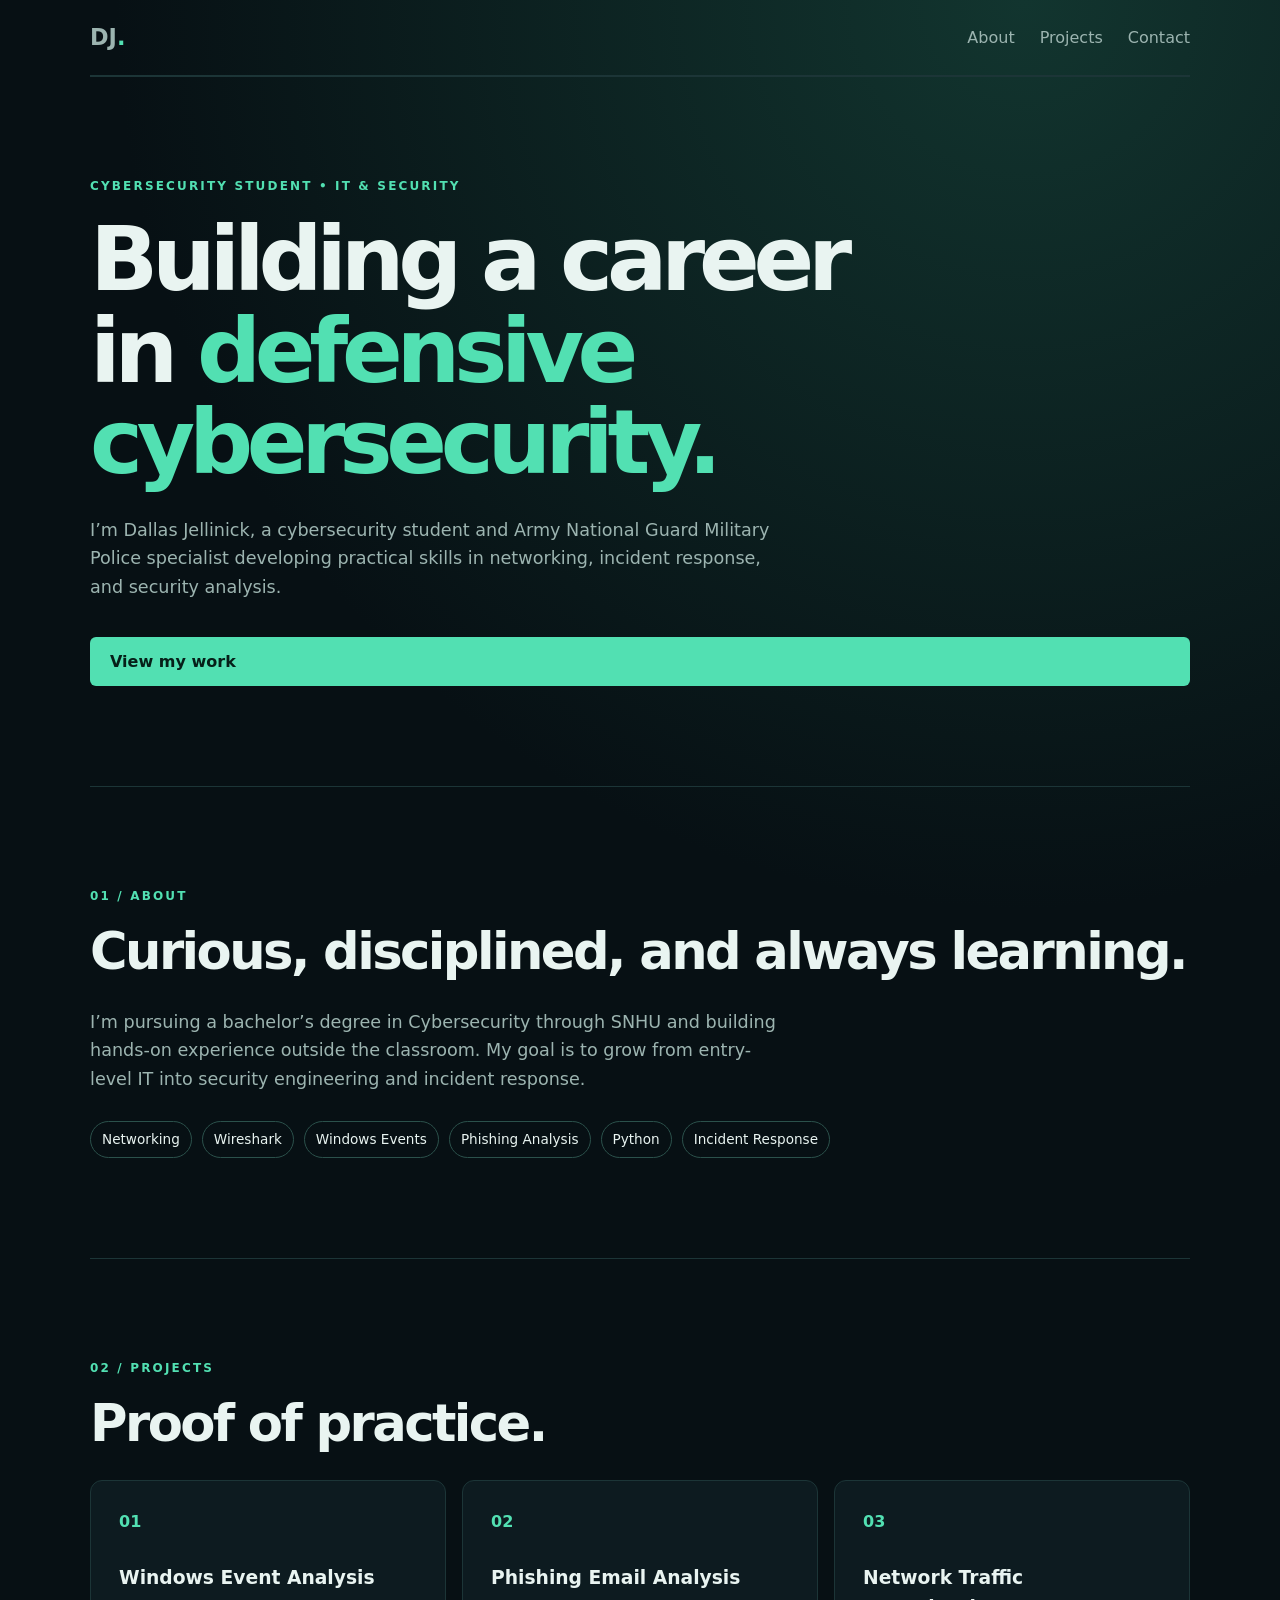
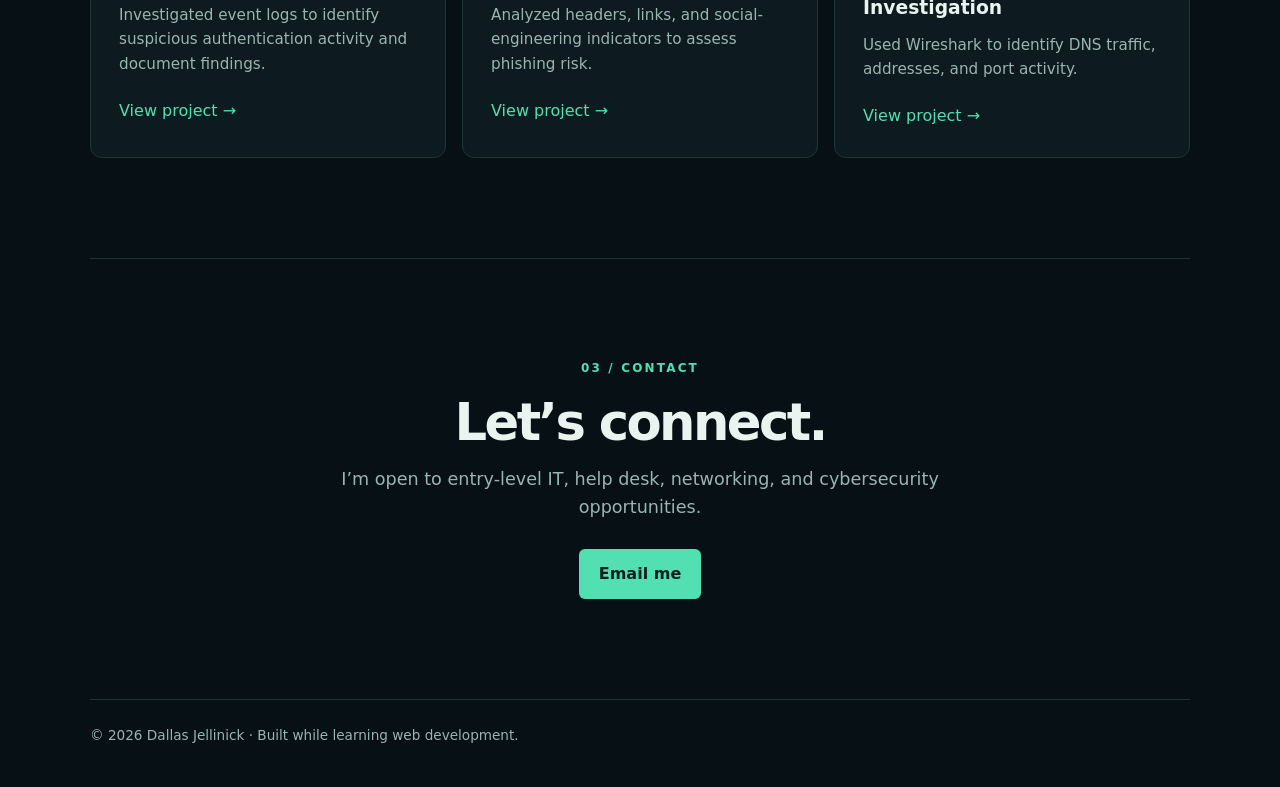
==== index.html @ 3ddf3f50 "Add files via upload" ====
<!doctype html>
<html lang="en">
<head>
  <meta charset="UTF-8">
  <meta name="viewport" content="width=device-width, initial-scale=1.0">
  <title>Dallas Jellinick | Cybersecurity</title>
  <link rel="stylesheet" href="style.css">
</head>
<body>
  <nav><a class="logo" href="#">DJ<span>.</span></a><div><a href="#about">About</a><a href="#projects">Projects</a><a href="#contact">Contact</a></div></nav>
  <main>
    <section class="hero">
      <p class="eyebrow">CYBERSECURITY STUDENT • IT & SECURITY</p>
      <h1>Building a career in <span>defensive cybersecurity.</span></h1>
      <p class="intro">I’m Dallas Jellinick, a cybersecurity student and Army National Guard Military Police specialist developing practical skills in networking, incident response, and security analysis.</p>
      <a class="button" href="#projects">View my work</a>
    </section>
    <section id="about"><p class="eyebrow">01 / ABOUT</p><h2>Curious, disciplined, and always learning.</h2><p>I’m pursuing a bachelor’s degree in Cybersecurity through SNHU and building hands-on experience outside the classroom. My goal is to grow from entry-level IT into security engineering and incident response.</p><div class="tags"><span>Networking</span><span>Wireshark</span><span>Windows Events</span><span>Phishing Analysis</span><span>Python</span><span>Incident Response</span></div></section>
    <section id="projects"><p class="eyebrow">02 / PROJECTS</p><h2>Proof of practice.</h2><div class="grid"><article><b>01</b><h3>Windows Event Analysis</h3><p>Investigated event logs to identify suspicious authentication activity and document findings.</p><a href="#">View project →</a></article><article><b>02</b><h3>Phishing Email Analysis</h3><p>Analyzed headers, links, and social-engineering indicators to assess phishing risk.</p><a href="#">View project →</a></article><article><b>03</b><h3>Network Traffic Investigation</h3><p>Used Wireshark to identify DNS traffic, addresses, and port activity.</p><a href="#">View project →</a></article></div></section>
    <section id="contact" class="contact"><p class="eyebrow">03 / CONTACT</p><h2>Let’s connect.</h2><p>I’m open to entry-level IT, help desk, networking, and cybersecurity opportunities.</p><a class="button" href="mailto:your-email@example.com">Email me</a></section>
  </main>
  <footer>© 2026 Dallas Jellinick · Built while learning web development.</footer>
  <script src="script.js"></script>
</body>
</html>
---- style.css ----
:root{--bg:#071014;--panel:#0d1b20;--text:#e9f4f1;--muted:#9cb4b0;--accent:#52e0b2;--line:#1c3537}*{box-sizing:border-box;margin:0;padding:0}html{scroll-behavior:smooth}body{background:radial-gradient(circle at 80% 0%,#12352f,transparent 35%),var(--bg);color:var(--text);font-family:Inter,system-ui,sans-serif;line-height:1.6}nav,main,footer{width:min(1100px,90%);margin:auto}nav{height:76px;display:flex;justify-content:space-between;align-items:center;border-bottom:1px solid var(--line)}nav a{color:var(--muted);text-decoration:none;margin-left:25px}.logo{font-size:1.4rem;font-weight:800;margin:0}.logo span,h1 span,.eyebrow,b,article a{color:var(--accent)}.hero{min-height:650px;display:flex;justify-content:center;flex-direction:column}.eyebrow{font-size:.75rem;font-weight:800;letter-spacing:.18em;margin-bottom:18px}h1{font-size:clamp(3rem,7vw,6.3rem);line-height:1.02;letter-spacing:-.07em;max-width:850px}.intro{color:var(--muted);font-size:1.15rem;max-width:640px;margin:28px 0}.button{display:inline-block;background:var(--accent);color:#062019;padding:12px 20px;border-radius:6px;text-decoration:none;font-weight:700;margin-top:8px}section{padding:100px 0;border-top:1px solid var(--line)}h2{font-size:clamp(2rem,4vw,3.7rem);line-height:1.05;letter-spacing:-.05em;margin-bottom:30px}section>p:not(.eyebrow){color:var(--muted);font-size:1.1rem;max-width:700px}.tags{display:flex;flex-wrap:wrap;gap:10px;margin-top:28px}.tags span{border:1px solid #2b514b;border-radius:20px;padding:7px 11px;font-size:.85rem}.grid{display:grid;grid-template-columns:repeat(3,1fr);gap:16px}.grid article{background:var(--panel);border:1px solid var(--line);border-radius:12px;padding:28px;min-height:250px}.grid h3{margin:28px 0 10px}.grid p{color:var(--muted);font-size:.95rem}.grid article a{display:block;margin-top:22px;text-decoration:none}.contact{text-align:center}.contact>p:not(.eyebrow){margin:0 auto 20px}.contact h2{margin-bottom:15px}footer{color:var(--muted);border-top:1px solid var(--line);padding:25px 0 40px;font-size:.85rem}@media(max-width:700px){.grid{grid-template-columns:1fr}.hero{min-height:570px}nav a{margin-left:10px}}
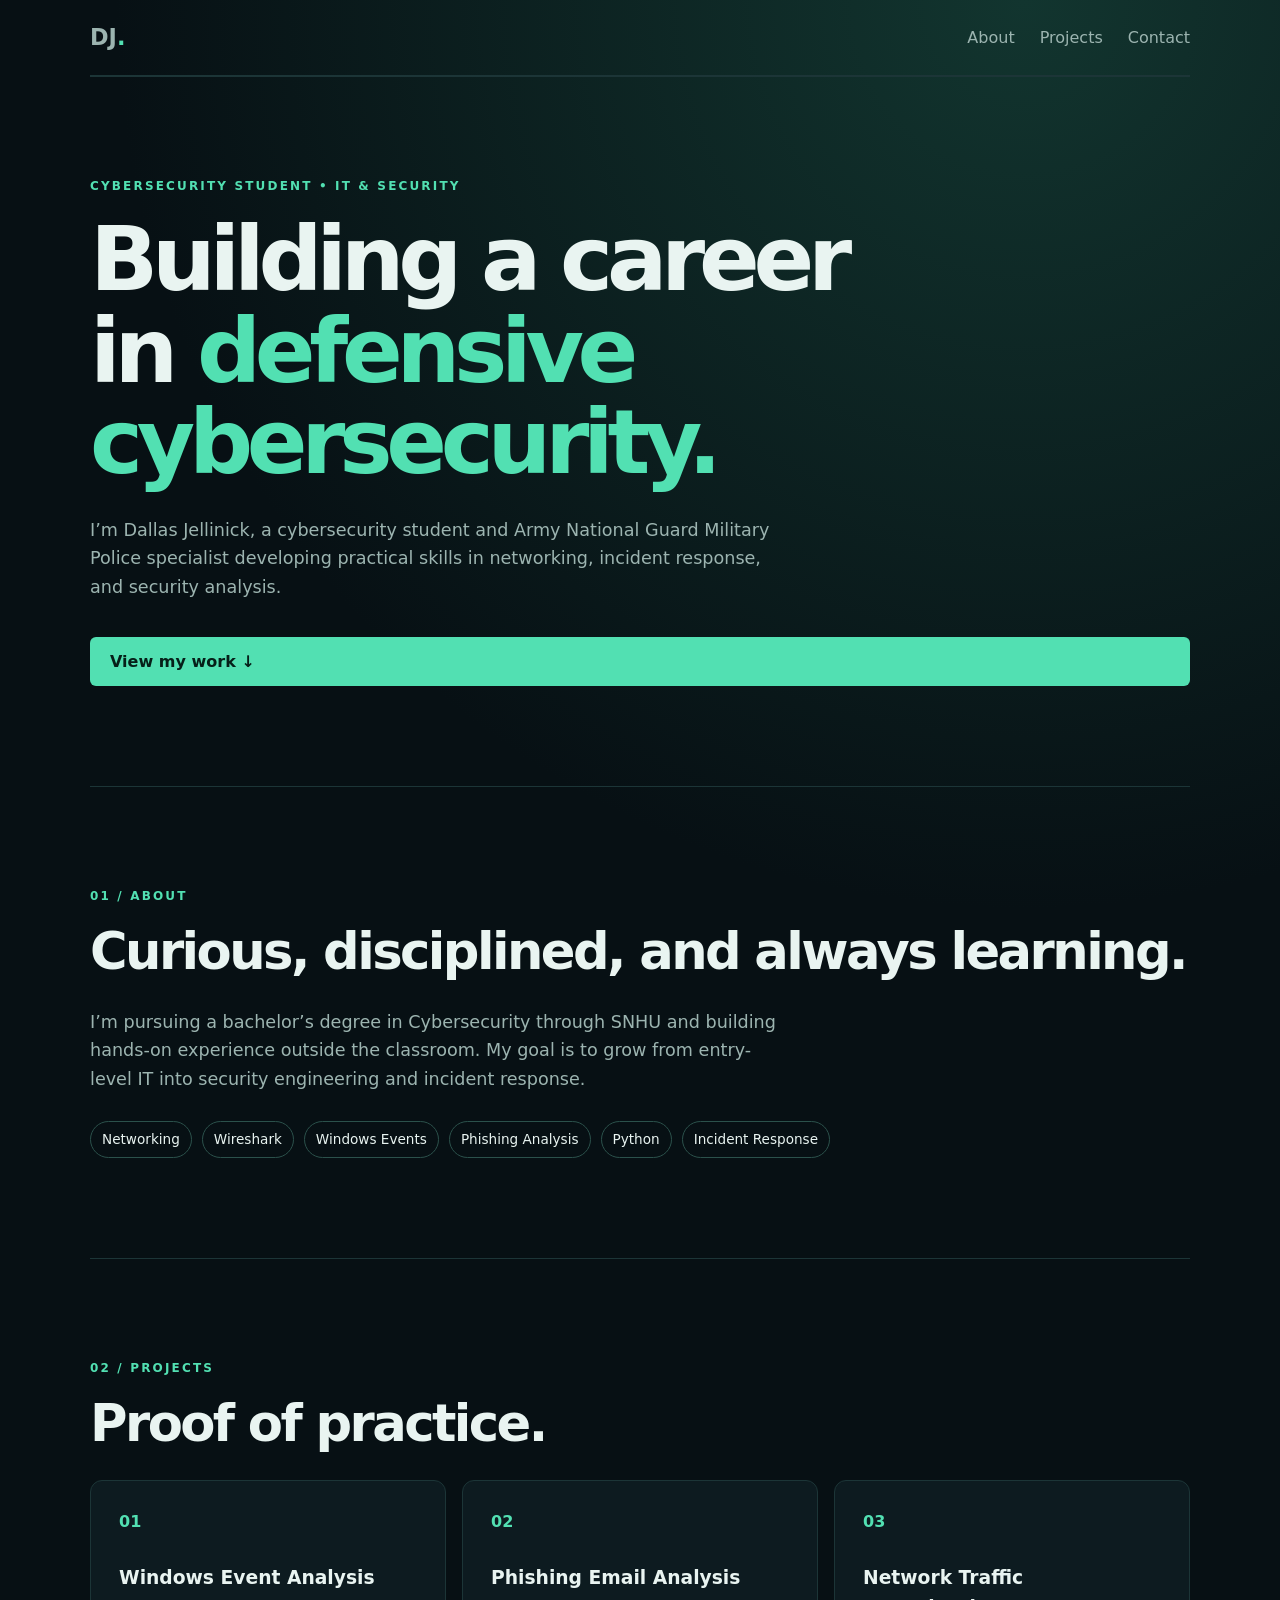
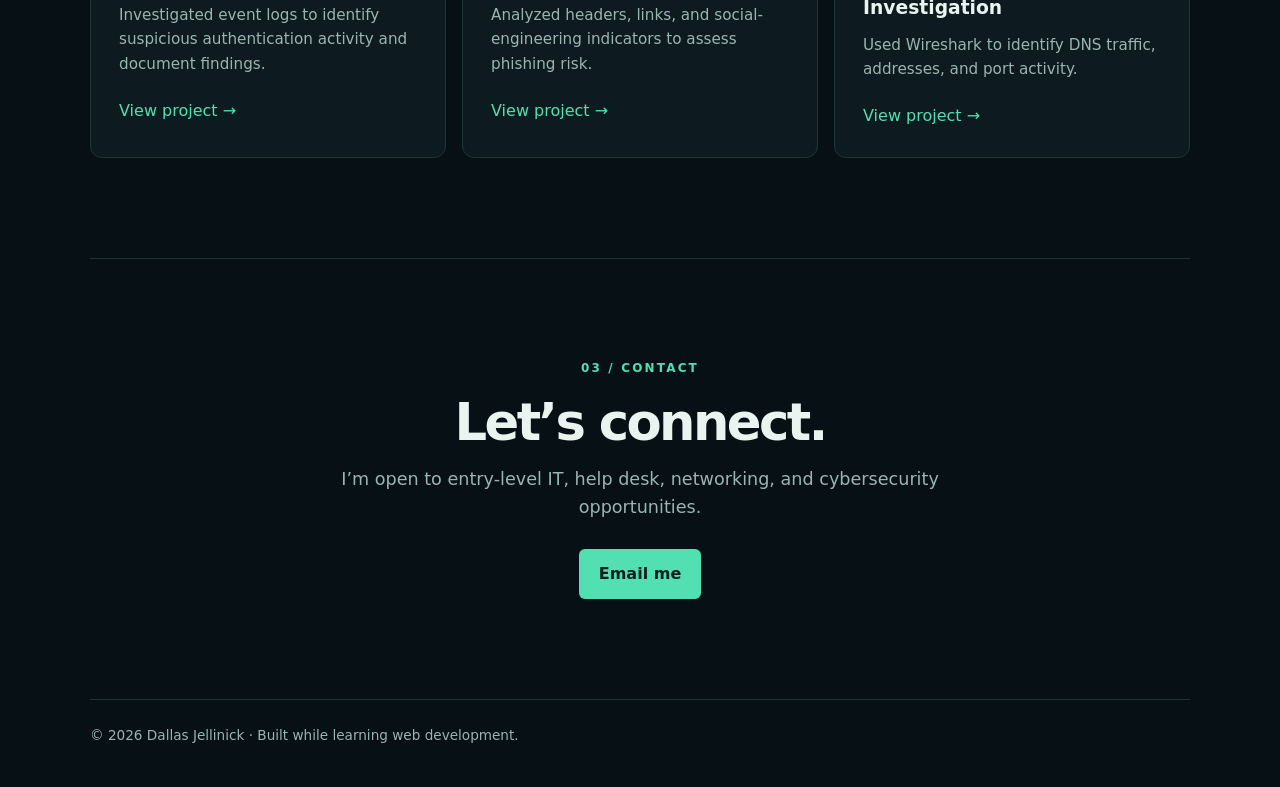
==== commit f204b7f0: "Update index.html" ====
--- a/index.html
+++ b/index.html
@@ -13,7 +13,7 @@
       <p class="eyebrow">CYBERSECURITY STUDENT • IT & SECURITY</p>
       <h1>Building a career in <span>defensive cybersecurity.</span></h1>
       <p class="intro">I’m Dallas Jellinick, a cybersecurity student and Army National Guard Military Police specialist developing practical skills in networking, incident response, and security analysis.</p>
-      <a class="button" href="#projects">View my work</a>
+      <a class="button" href="#projects">View my work ↓</a>
     </section>
     <section id="about"><p class="eyebrow">01 / ABOUT</p><h2>Curious, disciplined, and always learning.</h2><p>I’m pursuing a bachelor’s degree in Cybersecurity through SNHU and building hands-on experience outside the classroom. My goal is to grow from entry-level IT into security engineering and incident response.</p><div class="tags"><span>Networking</span><span>Wireshark</span><span>Windows Events</span><span>Phishing Analysis</span><span>Python</span><span>Incident Response</span></div></section>
     <section id="projects"><p class="eyebrow">02 / PROJECTS</p><h2>Proof of practice.</h2><div class="grid"><article><b>01</b><h3>Windows Event Analysis</h3><p>Investigated event logs to identify suspicious authentication activity and document findings.</p><a href="#">View project →</a></article><article><b>02</b><h3>Phishing Email Analysis</h3><p>Analyzed headers, links, and social-engineering indicators to assess phishing risk.</p><a href="#">View project →</a></article><article><b>03</b><h3>Network Traffic Investigation</h3><p>Used Wireshark to identify DNS traffic, addresses, and port activity.</p><a href="#">View project →</a></article></div></section>
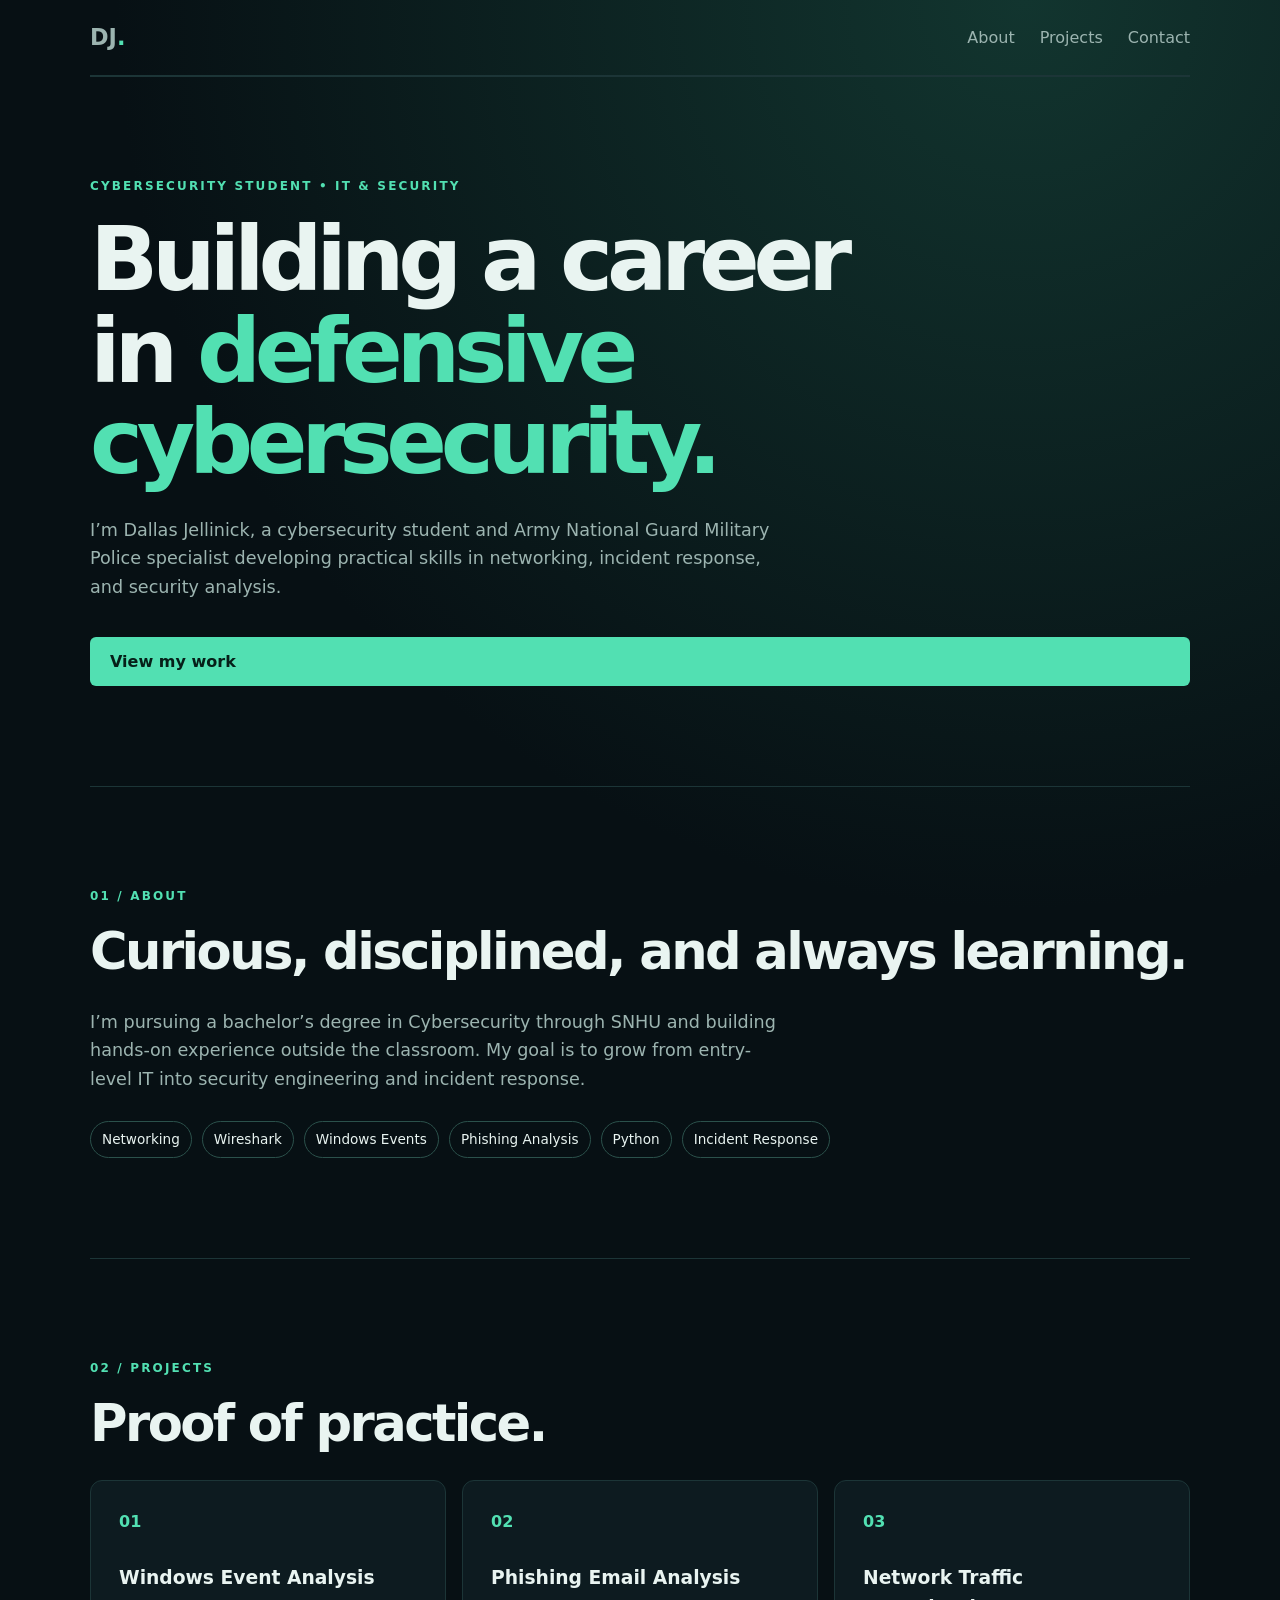
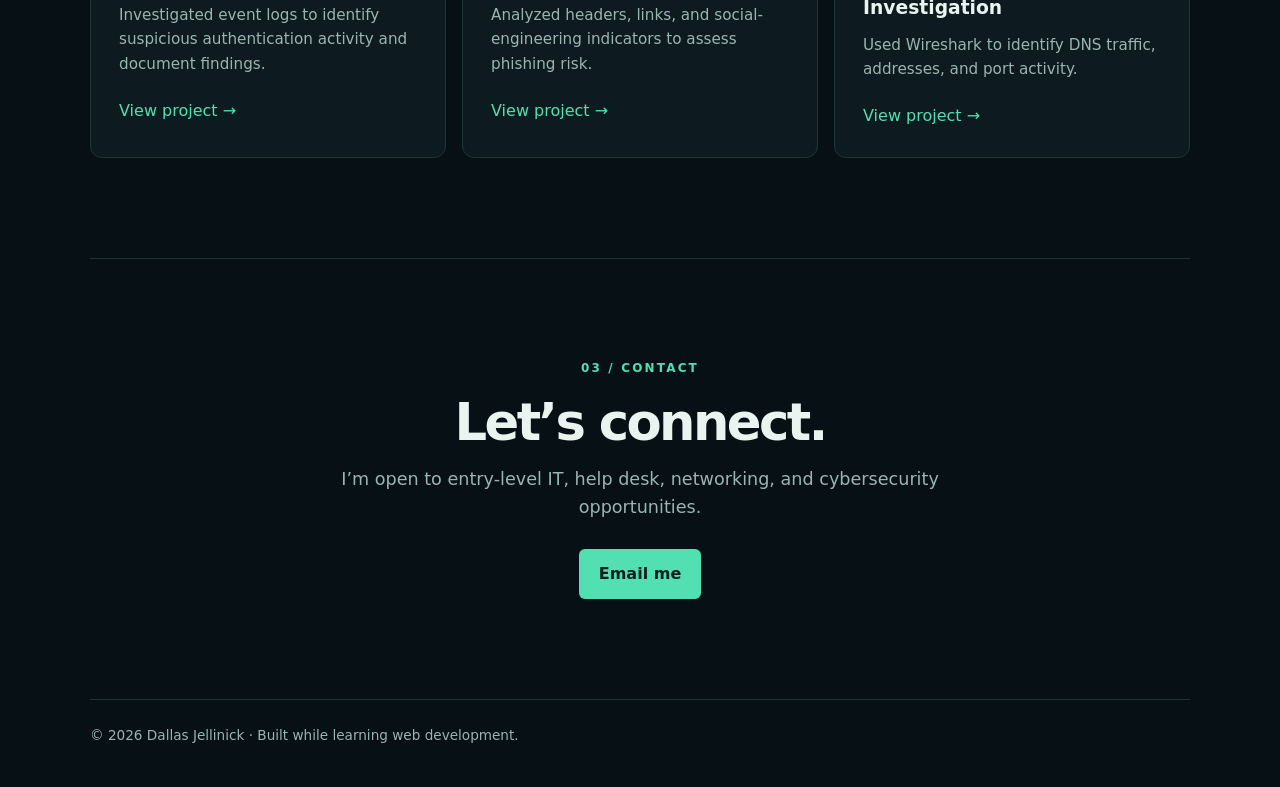
==== commit 4e0380c4: "Rename index .html to index.html" ====
--- a/index.html
+++ b/index.html
@@ -13,7 +13,7 @@
       <p class="eyebrow">CYBERSECURITY STUDENT • IT & SECURITY</p>
       <h1>Building a career in <span>defensive cybersecurity.</span></h1>
       <p class="intro">I’m Dallas Jellinick, a cybersecurity student and Army National Guard Military Police specialist developing practical skills in networking, incident response, and security analysis.</p>
-      <a class="button" href="#projects">View my work ↓</a>
+      <a class="button" href="#projects">View my work</a>
     </section>
     <section id="about"><p class="eyebrow">01 / ABOUT</p><h2>Curious, disciplined, and always learning.</h2><p>I’m pursuing a bachelor’s degree in Cybersecurity through SNHU and building hands-on experience outside the classroom. My goal is to grow from entry-level IT into security engineering and incident response.</p><div class="tags"><span>Networking</span><span>Wireshark</span><span>Windows Events</span><span>Phishing Analysis</span><span>Python</span><span>Incident Response</span></div></section>
     <section id="projects"><p class="eyebrow">02 / PROJECTS</p><h2>Proof of practice.</h2><div class="grid"><article><b>01</b><h3>Windows Event Analysis</h3><p>Investigated event logs to identify suspicious authentication activity and document findings.</p><a href="#">View project →</a></article><article><b>02</b><h3>Phishing Email Analysis</h3><p>Analyzed headers, links, and social-engineering indicators to assess phishing risk.</p><a href="#">View project →</a></article><article><b>03</b><h3>Network Traffic Investigation</h3><p>Used Wireshark to identify DNS traffic, addresses, and port activity.</p><a href="#">View project →</a></article></div></section>
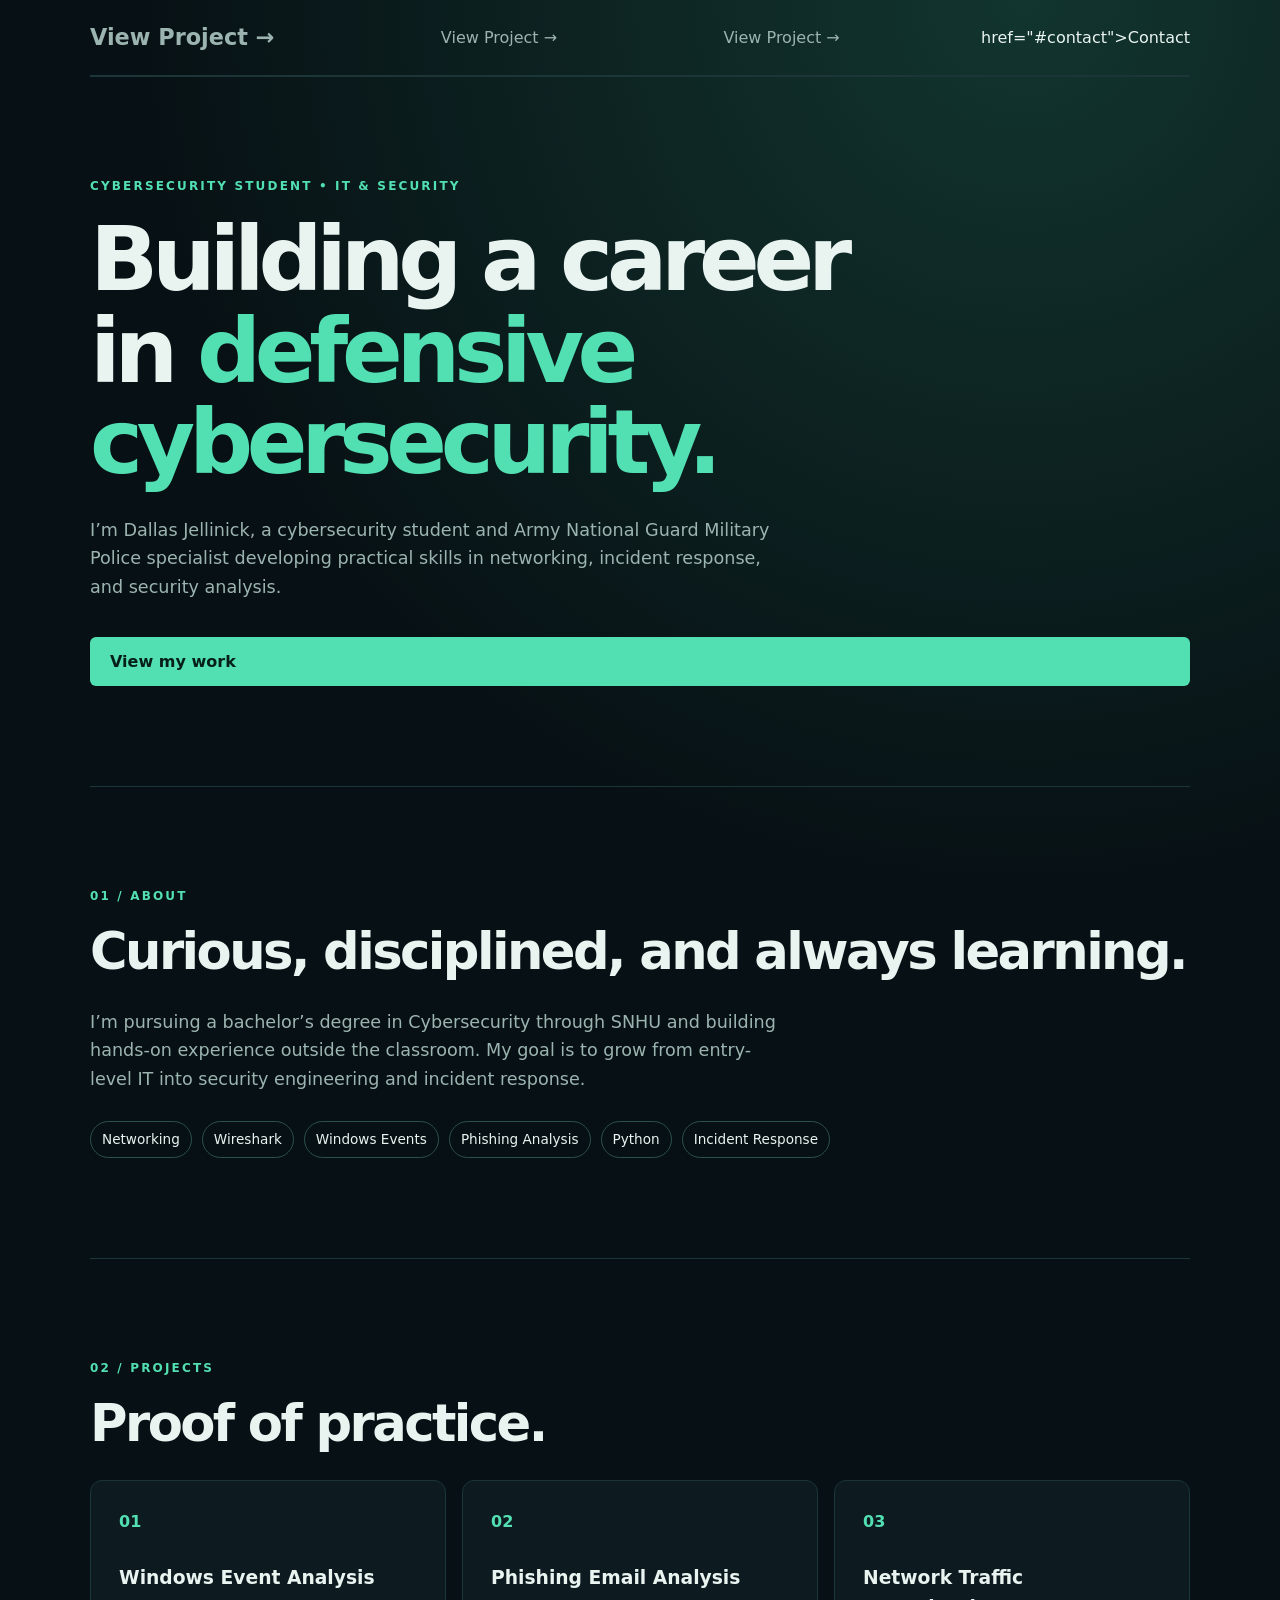
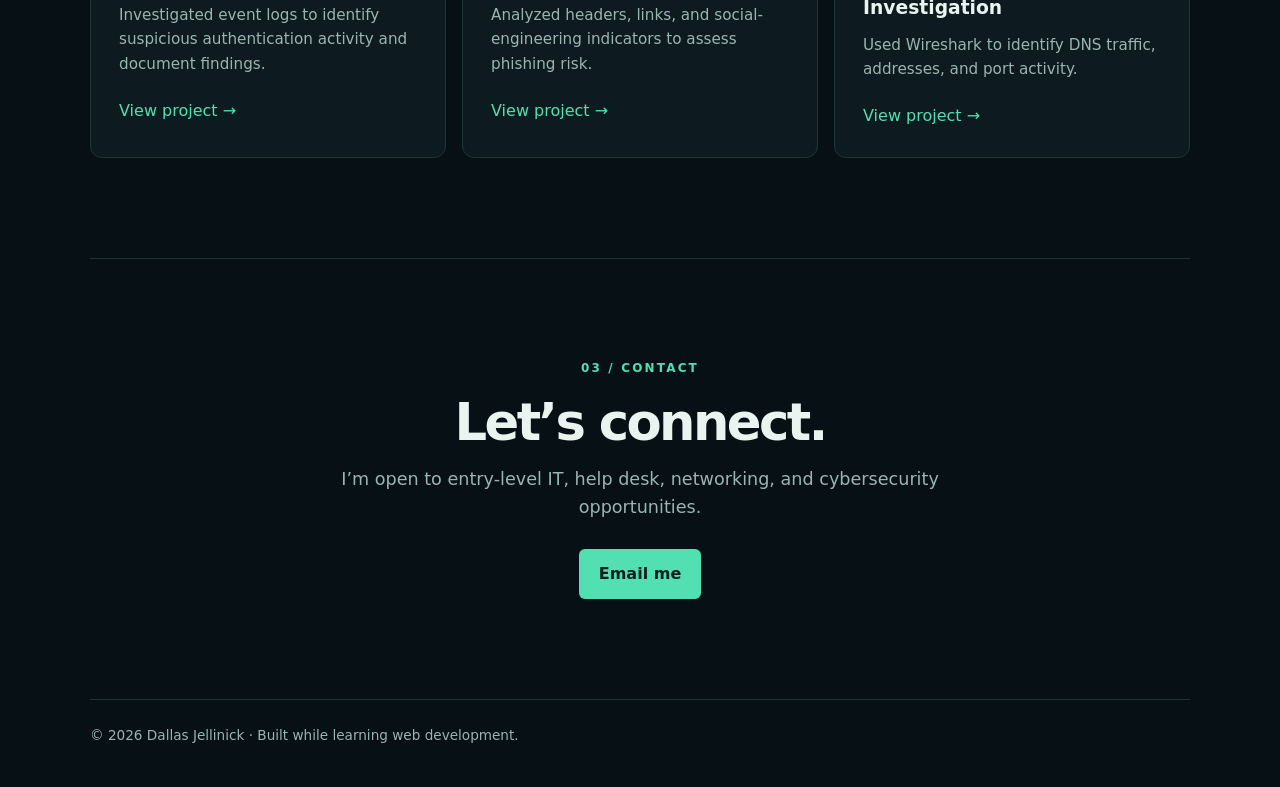
==== commit e95d7885: "Update index.html" ====
--- a/index.html
+++ b/index.html
@@ -7,13 +7,19 @@
   <link rel="stylesheet" href="style.css">
 </head>
 <body>
-  <nav><a class="logo" href="#">DJ<span>.</span></a><div><a href="#about">About</a><a href="#projects">Projects</a><a href="#contact">Contact</a></div></nav>
+  <nav><a class="logo" <a href="https://github.com/Dallasj11/wireshark-network-traffic-analysis">
+  View Project →
+</a> <a href="https://github.com/Dallasj11/Phishing-Email-Analysis">
+  View Project →
+</a> <a href="https://github.com/Dallasj11/IT-Support-Lab">
+  View Project →
+</a> href="#contact">Contact</a></div></nav>
   <main>
     <section class="hero">
       <p class="eyebrow">CYBERSECURITY STUDENT • IT & SECURITY</p>
       <h1>Building a career in <span>defensive cybersecurity.</span></h1>
       <p class="intro">I’m Dallas Jellinick, a cybersecurity student and Army National Guard Military Police specialist developing practical skills in networking, incident response, and security analysis.</p>
-      <a class="button" href="#projects">View my work</a>
+      <a class="button" href="https://github.com/Dallasj11">View my work</a>
     </section>
     <section id="about"><p class="eyebrow">01 / ABOUT</p><h2>Curious, disciplined, and always learning.</h2><p>I’m pursuing a bachelor’s degree in Cybersecurity through SNHU and building hands-on experience outside the classroom. My goal is to grow from entry-level IT into security engineering and incident response.</p><div class="tags"><span>Networking</span><span>Wireshark</span><span>Windows Events</span><span>Phishing Analysis</span><span>Python</span><span>Incident Response</span></div></section>
     <section id="projects"><p class="eyebrow">02 / PROJECTS</p><h2>Proof of practice.</h2><div class="grid"><article><b>01</b><h3>Windows Event Analysis</h3><p>Investigated event logs to identify suspicious authentication activity and document findings.</p><a href="#">View project →</a></article><article><b>02</b><h3>Phishing Email Analysis</h3><p>Analyzed headers, links, and social-engineering indicators to assess phishing risk.</p><a href="#">View project →</a></article><article><b>03</b><h3>Network Traffic Investigation</h3><p>Used Wireshark to identify DNS traffic, addresses, and port activity.</p><a href="#">View project →</a></article></div></section>
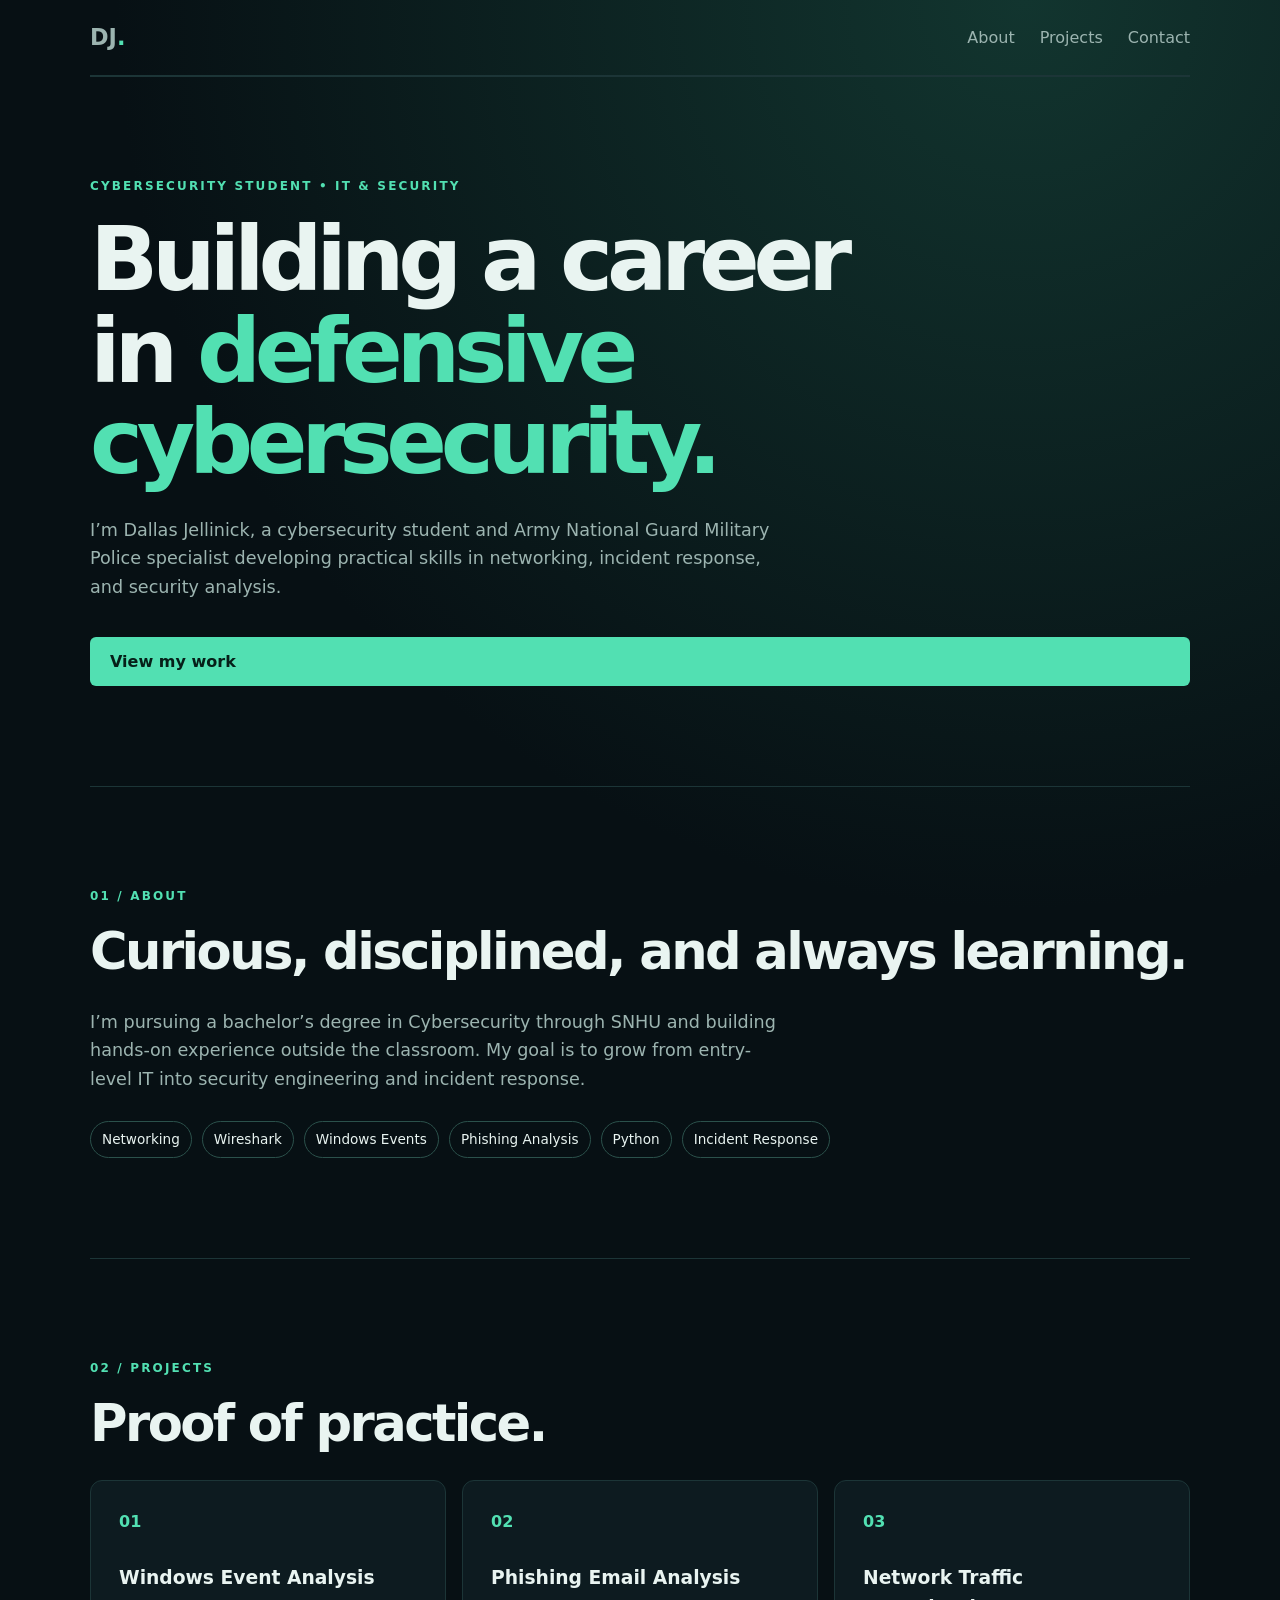
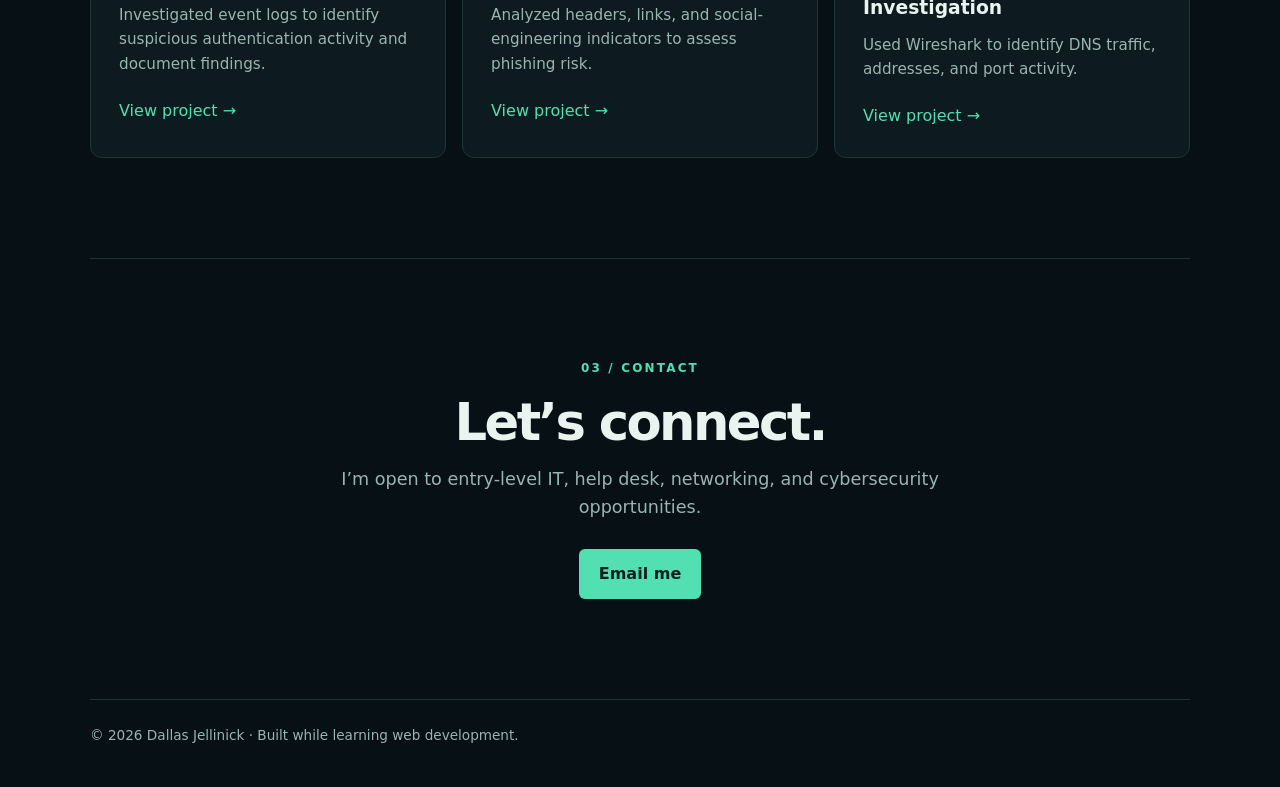
==== commit 806ab054: "Rename index (3).html to index.html" ====
--- a/index.html
+++ b/index.html
@@ -7,19 +7,13 @@
   <link rel="stylesheet" href="style.css">
 </head>
 <body>
-  <nav><a class="logo" <a href="https://github.com/Dallasj11/wireshark-network-traffic-analysis">
-  View Project →
-</a> <a href="https://github.com/Dallasj11/Phishing-Email-Analysis">
-  View Project →
-</a> <a href="https://github.com/Dallasj11/IT-Support-Lab">
-  View Project →
-</a> href="#contact">Contact</a></div></nav>
+  <nav><a class="logo" href="#">DJ<span>.</span></a><div><a href="#about">About</a><a href="#projects">Projects</a><a href="#contact">Contact</a></div></nav>
   <main>
     <section class="hero">
       <p class="eyebrow">CYBERSECURITY STUDENT • IT & SECURITY</p>
       <h1>Building a career in <span>defensive cybersecurity.</span></h1>
       <p class="intro">I’m Dallas Jellinick, a cybersecurity student and Army National Guard Military Police specialist developing practical skills in networking, incident response, and security analysis.</p>
-      <a class="button" href="https://github.com/Dallasj11">View my work</a>
+      <a class="button" href="#projects">View my work</a>
     </section>
     <section id="about"><p class="eyebrow">01 / ABOUT</p><h2>Curious, disciplined, and always learning.</h2><p>I’m pursuing a bachelor’s degree in Cybersecurity through SNHU and building hands-on experience outside the classroom. My goal is to grow from entry-level IT into security engineering and incident response.</p><div class="tags"><span>Networking</span><span>Wireshark</span><span>Windows Events</span><span>Phishing Analysis</span><span>Python</span><span>Incident Response</span></div></section>
     <section id="projects"><p class="eyebrow">02 / PROJECTS</p><h2>Proof of practice.</h2><div class="grid"><article><b>01</b><h3>Windows Event Analysis</h3><p>Investigated event logs to identify suspicious authentication activity and document findings.</p><a href="#">View project →</a></article><article><b>02</b><h3>Phishing Email Analysis</h3><p>Analyzed headers, links, and social-engineering indicators to assess phishing risk.</p><a href="#">View project →</a></article><article><b>03</b><h3>Network Traffic Investigation</h3><p>Used Wireshark to identify DNS traffic, addresses, and port activity.</p><a href="#">View project →</a></article></div></section>
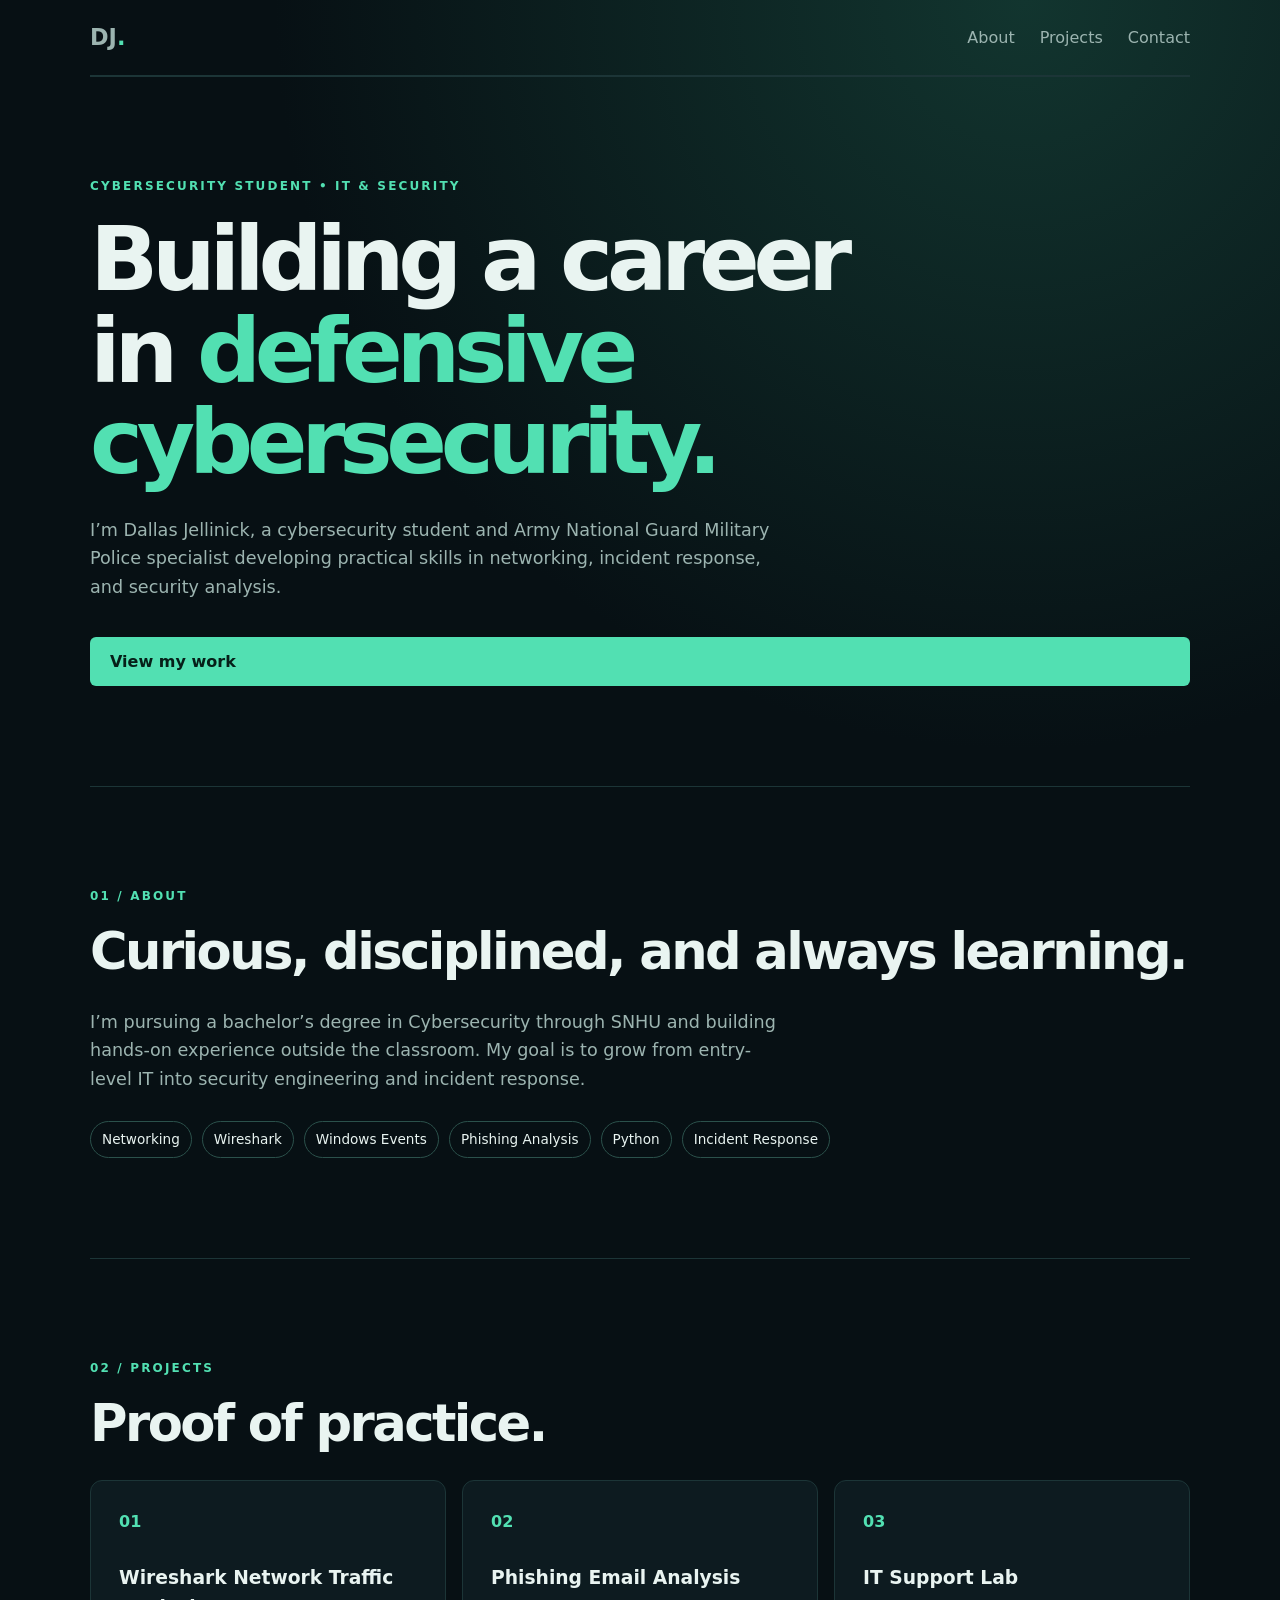
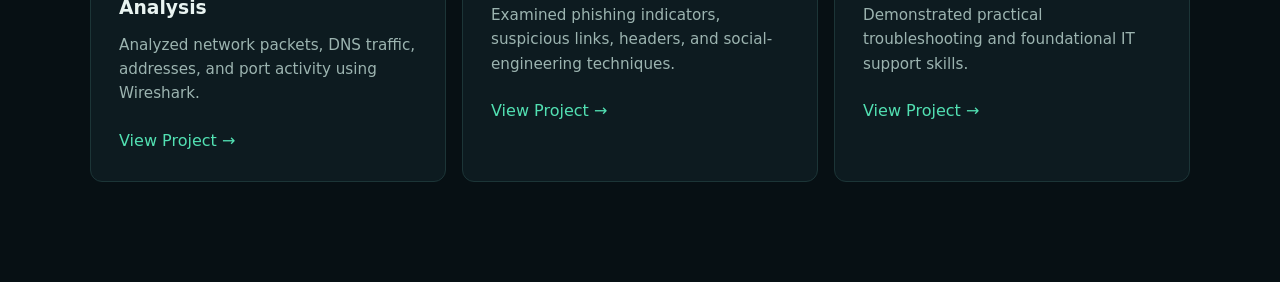
==== commit d346ada1: "Update index.html" ====
--- a/index.html
+++ b/index.html
@@ -16,10 +16,30 @@
       <a class="button" href="#projects">View my work</a>
     </section>
     <section id="about"><p class="eyebrow">01 / ABOUT</p><h2>Curious, disciplined, and always learning.</h2><p>I’m pursuing a bachelor’s degree in Cybersecurity through SNHU and building hands-on experience outside the classroom. My goal is to grow from entry-level IT into security engineering and incident response.</p><div class="tags"><span>Networking</span><span>Wireshark</span><span>Windows Events</span><span>Phishing Analysis</span><span>Python</span><span>Incident Response</span></div></section>
-    <section id="projects"><p class="eyebrow">02 / PROJECTS</p><h2>Proof of practice.</h2><div class="grid"><article><b>01</b><h3>Windows Event Analysis</h3><p>Investigated event logs to identify suspicious authentication activity and document findings.</p><a href="#">View project →</a></article><article><b>02</b><h3>Phishing Email Analysis</h3><p>Analyzed headers, links, and social-engineering indicators to assess phishing risk.</p><a href="#">View project →</a></article><article><b>03</b><h3>Network Traffic Investigation</h3><p>Used Wireshark to identify DNS traffic, addresses, and port activity.</p><a href="#">View project →</a></article></div></section>
-    <section id="contact" class="contact"><p class="eyebrow">03 / CONTACT</p><h2>Let’s connect.</h2><p>I’m open to entry-level IT, help desk, networking, and cybersecurity opportunities.</p><a class="button" href="mailto:your-email@example.com">Email me</a></section>
-  </main>
-  <footer>© 2026 Dallas Jellinick · Built while learning web development.</footer>
-  <script src="script.js"></script>
-</body>
-</html>
+    <section id="projects">
+  <p class="eyebrow">02 / PROJECTS</p>
+  <h2>Proof of practice.</h2>
+
+  <div class="grid">
+    <article>
+      <b>01</b>
+      <h3>Wireshark Network Traffic Analysis</h3>
+      <p>Analyzed network packets, DNS traffic, addresses, and port activity using Wireshark.</p>
+      <a href="https://github.com/Dallasj11/wireshark-network-traffic-analysis">View Project →</a>
+    </article>
+
+    <article>
+      <b>02</b>
+      <h3>Phishing Email Analysis</h3>
+      <p>Examined phishing indicators, suspicious links, headers, and social-engineering techniques.</p>
+      <a href="https://github.com/Dallasj11/Phishing-Email-Analysis">View Project →</a>
+    </article>
+
+    <article>
+      <b>03</b>
+      <h3>IT Support Lab</h3>
+      <p>Demonstrated practical troubleshooting and foundational IT support skills.</p>
+      <a href="https://github.com/Dallasj11/IT-Support-Lab">View Project →</a>
+    </article>
+  </div>
+</section>
